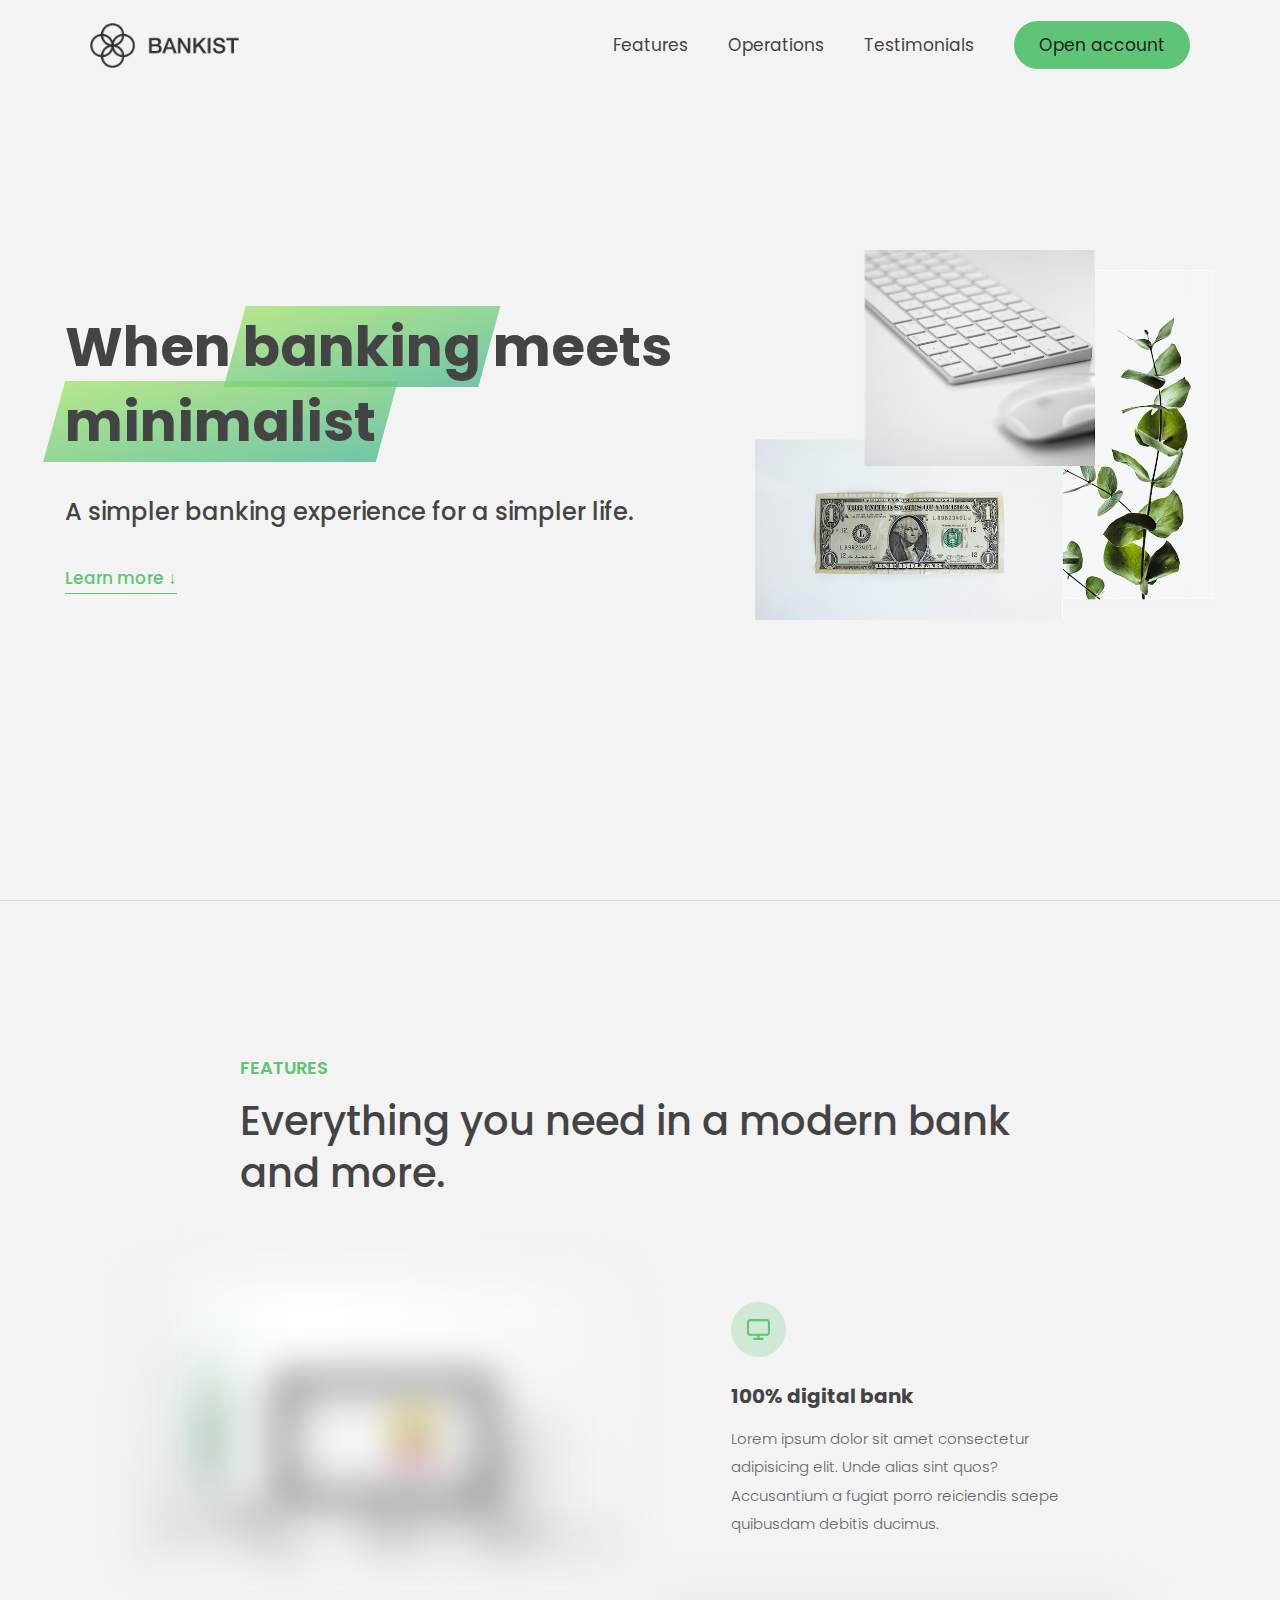
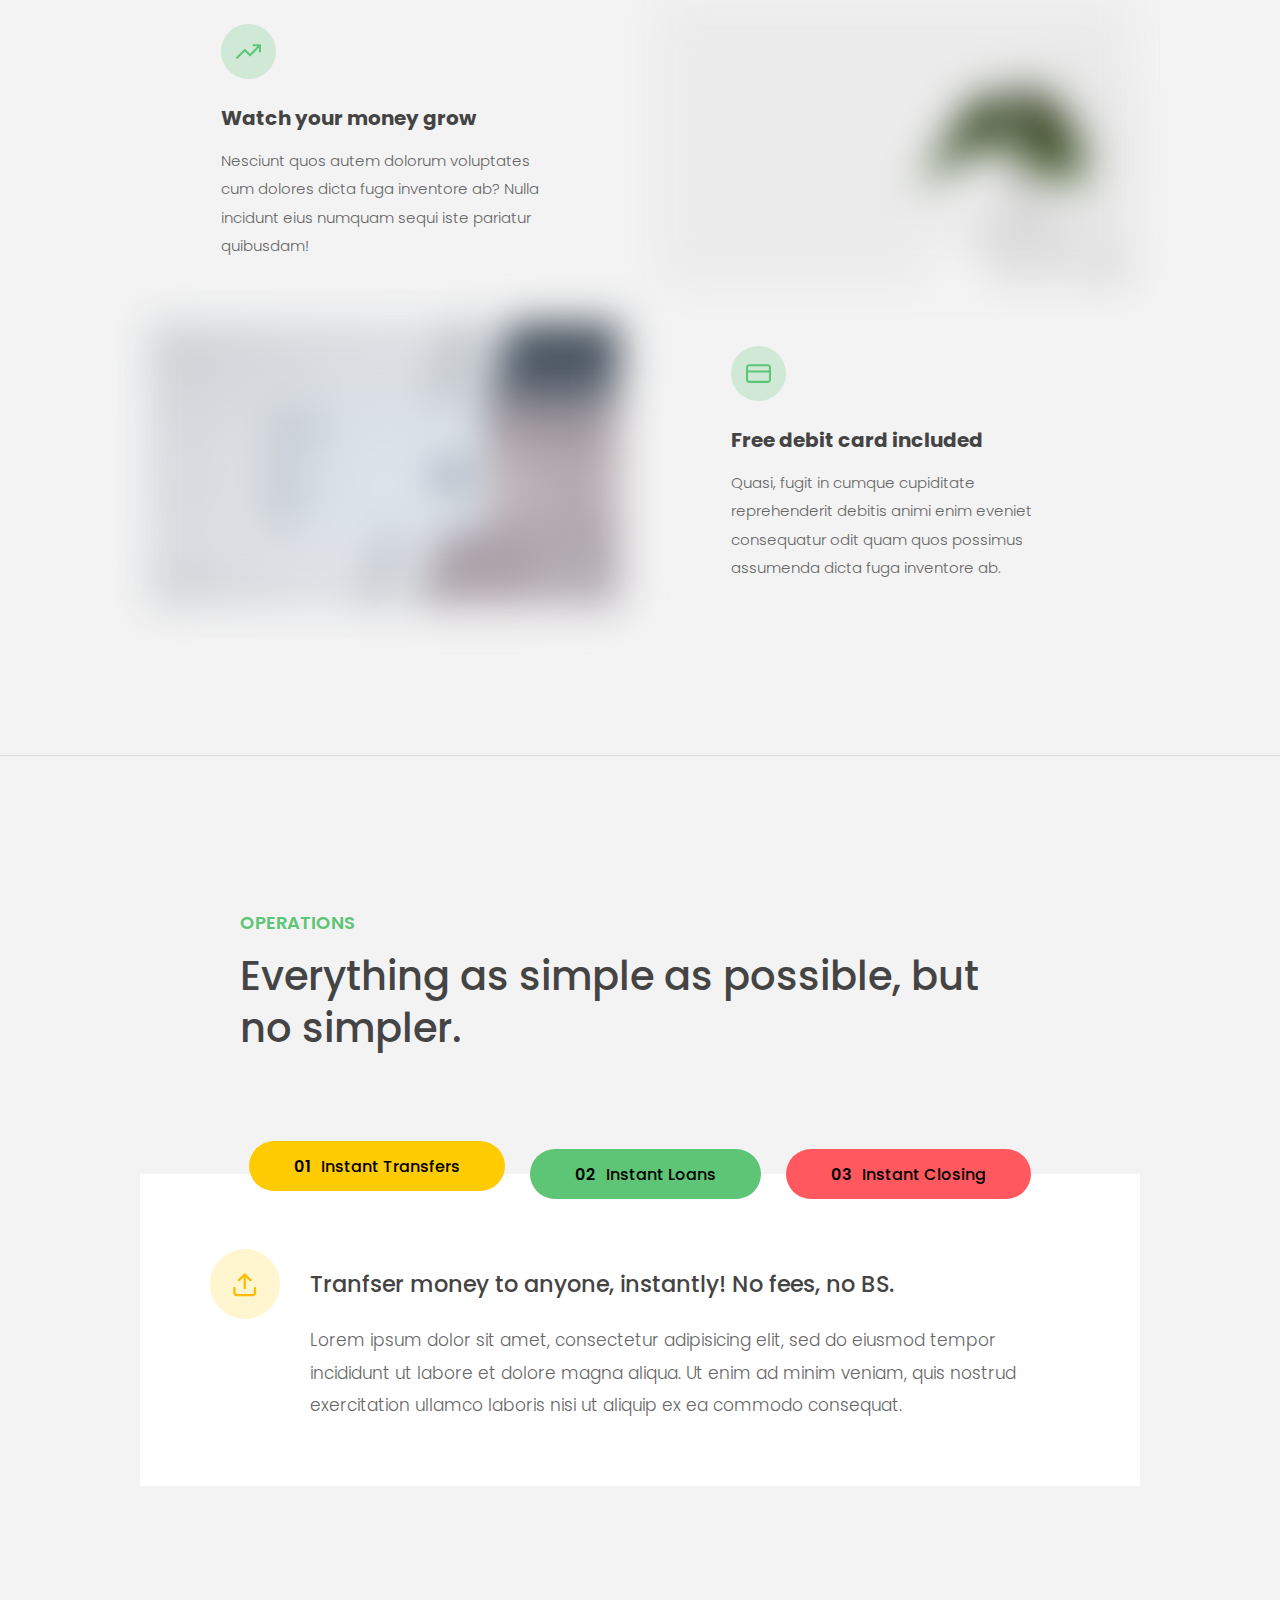
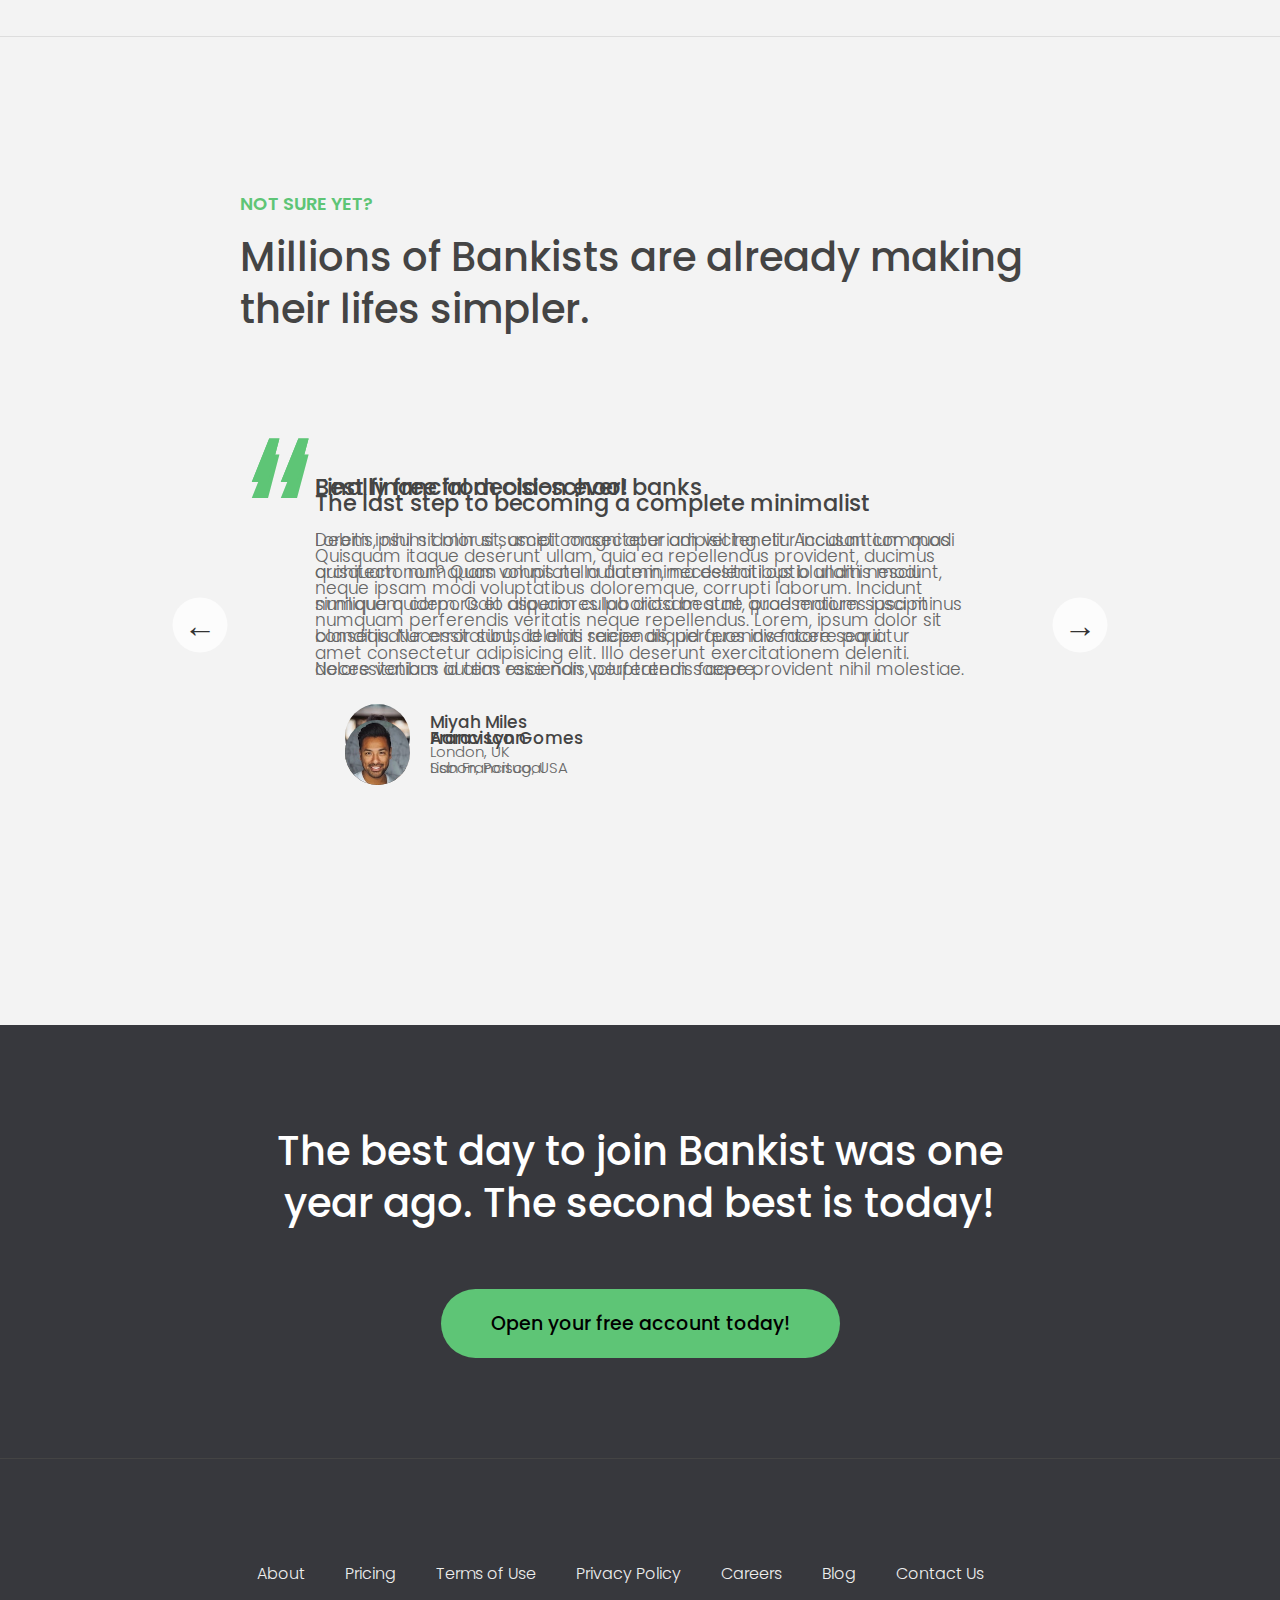
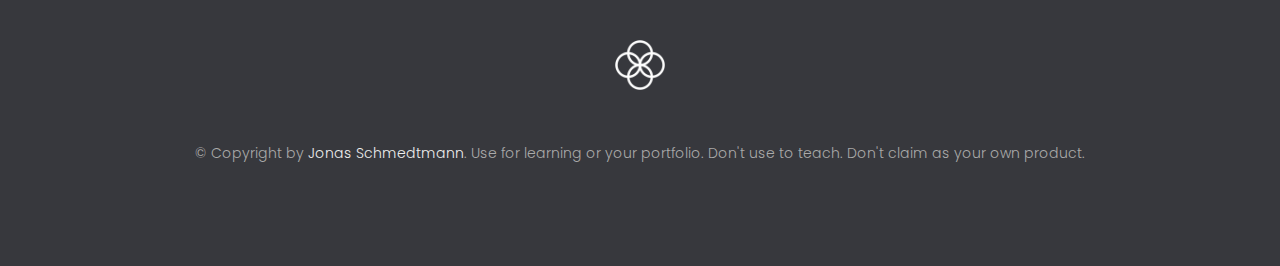
==== 13-Advanced-DOM-Bankist/starter/index.html @ e21fe476 "first download" ====
<!DOCTYPE html>
<html lang="en">
  <head>
    <meta charset="UTF-8" />
    <meta name="viewport" content="width=device-width, initial-scale=1.0" />
    <meta http-equiv="X-UA-Compatible" content="ie=edge" />
    <link rel="shortcut icon" type="image/png" href="img/icon.png" />

    <link
      href="https://fonts.googleapis.com/css?family=Poppins:300,400,500,600&display=swap"
      rel="stylesheet"
    />
    <link rel="stylesheet" href="style.css" />
    <title>Bankist | When Banking meets Minimalist</title>
  </head>
  <body>
    <header class="header">
      <nav class="nav">
        <img
          src="img/logo.png"
          alt="Bankist logo"
          class="nav__logo"
          id="logo"
        />
        <ul class="nav__links">
          <li class="nav__item">
            <a class="nav__link" href="#section--1">Features</a>
          </li>
          <li class="nav__item">
            <a class="nav__link" href="#section--2">Operations</a>
          </li>
          <li class="nav__item">
            <a class="nav__link" href="#section--3">Testimonials</a>
          </li>
          <li class="nav__item">
            <a class="nav__link nav__link--btn btn--show-modal" href="#"
              >Open account</a
            >
          </li>
        </ul>
      </nav>

      <div class="header__title">
        <h1>
          When
          <!-- Green highlight effect -->
          <span class="highlight">banking</span>
          meets<br />
          <span class="highlight">minimalist</span>
        </h1>
        <h4>A simpler banking experience for a simpler life.</h4>
        <button class="btn--text btn--scroll-to">Learn more &DownArrow;</button>
        <img
          src="img/hero.png"
          class="header__img"
          alt="Minimalist bank items"
        />
      </div>
    </header>

    <section class="section" id="section--1">
      <div class="section__title">
        <h2 class="section__description">Features</h2>
        <h3 class="section__header">
          Everything you need in a modern bank and more.
        </h3>
      </div>

      <div class="features">
        <img
          src="img/digital-lazy.jpg"
          data-src="img/digital.jpg"
          alt="Computer"
          class="features__img lazy-img"
        />
        <div class="features__feature">
          <div class="features__icon">
            <svg>
              <use xlink:href="img/icons.svg#icon-monitor"></use>
            </svg>
          </div>
          <h5 class="features__header">100% digital bank</h5>
          <p>
            Lorem ipsum dolor sit amet consectetur adipisicing elit. Unde alias
            sint quos? Accusantium a fugiat porro reiciendis saepe quibusdam
            debitis ducimus.
          </p>
        </div>

        <div class="features__feature">
          <div class="features__icon">
            <svg>
              <use xlink:href="img/icons.svg#icon-trending-up"></use>
            </svg>
          </div>
          <h5 class="features__header">Watch your money grow</h5>
          <p>
            Nesciunt quos autem dolorum voluptates cum dolores dicta fuga
            inventore ab? Nulla incidunt eius numquam sequi iste pariatur
            quibusdam!
          </p>
        </div>
        <img
          src="img/grow-lazy.jpg"
          data-src="img/grow.jpg"
          alt="Plant"
          class="features__img lazy-img"
        />

        <img
          src="img/card-lazy.jpg"
          data-src="img/card.jpg"
          alt="Credit card"
          class="features__img lazy-img"
        />
        <div class="features__feature">
          <div class="features__icon">
            <svg>
              <use xlink:href="img/icons.svg#icon-credit-card"></use>
            </svg>
          </div>
          <h5 class="features__header">Free debit card included</h5>
          <p>
            Quasi, fugit in cumque cupiditate reprehenderit debitis animi enim
            eveniet consequatur odit quam quos possimus assumenda dicta fuga
            inventore ab.
          </p>
        </div>
      </div>
    </section>

    <section class="section" id="section--2">
      <div class="section__title">
        <h2 class="section__description">Operations</h2>
        <h3 class="section__header">
          Everything as simple as possible, but no simpler.
        </h3>
      </div>

      <div class="operations">
        <div class="operations__tab-container">
          <button
            class="btn operations__tab operations__tab--1 operations__tab--active"
            data-tab="1"
          >
            <span>01</span>Instant Transfers
          </button>
          <button class="btn operations__tab operations__tab--2" data-tab="2">
            <span>02</span>Instant Loans
          </button>
          <button class="btn operations__tab operations__tab--3" data-tab="3">
            <span>03</span>Instant Closing
          </button>
        </div>
        <div
          class="operations__content operations__content--1 operations__content--active"
        >
          <div class="operations__icon operations__icon--1">
            <svg>
              <use xlink:href="img/icons.svg#icon-upload"></use>
            </svg>
          </div>
          <h5 class="operations__header">
            Tranfser money to anyone, instantly! No fees, no BS.
          </h5>
          <p>
            Lorem ipsum dolor sit amet, consectetur adipisicing elit, sed do
            eiusmod tempor incididunt ut labore et dolore magna aliqua. Ut enim
            ad minim veniam, quis nostrud exercitation ullamco laboris nisi ut
            aliquip ex ea commodo consequat.
          </p>
        </div>

        <div class="operations__content operations__content--2">
          <div class="operations__icon operations__icon--2">
            <svg>
              <use xlink:href="img/icons.svg#icon-home"></use>
            </svg>
          </div>
          <h5 class="operations__header">
            Buy a home or make your dreams come true, with instant loans.
          </h5>
          <p>
            Duis aute irure dolor in reprehenderit in voluptate velit esse
            cillum dolore eu fugiat nulla pariatur. Excepteur sint occaecat
            cupidatat non proident, sunt in culpa qui officia deserunt mollit
            anim id est laborum.
          </p>
        </div>
        <div class="operations__content operations__content--3">
          <div class="operations__icon operations__icon--3">
            <svg>
              <use xlink:href="img/icons.svg#icon-user-x"></use>
            </svg>
          </div>
          <h5 class="operations__header">
            No longer need your account? No problem! Close it instantly.
          </h5>
          <p>
            Excepteur sint occaecat cupidatat non proident, sunt in culpa qui
            officia deserunt mollit anim id est laborum. Ut enim ad minim
            veniam, quis nostrud exercitation ullamco laboris nisi ut aliquip ex
            ea commodo consequat.
          </p>
        </div>
      </div>
    </section>

    <section class="section" id="section--3">
      <div class="section__title section__title--testimonials">
        <h2 class="section__description">Not sure yet?</h2>
        <h3 class="section__header">
          Millions of Bankists are already making their lifes simpler.
        </h3>
      </div>

      <div class="slider">
        <div class="slide slide--1">
          <div class="testimonial">
            <h5 class="testimonial__header">Best financial decision ever!</h5>
            <blockquote class="testimonial__text">
              Lorem ipsum dolor sit, amet consectetur adipisicing elit.
              Accusantium quas quisquam non? Quas voluptate nulla minima
              deleniti optio ullam nesciunt, numquam corporis et asperiores
              laboriosam sunt, praesentium suscipit blanditiis. Necessitatibus
              id alias reiciendis, perferendis facere pariatur dolore veniam
              autem esse non voluptatem saepe provident nihil molestiae.
            </blockquote>
            <address class="testimonial__author">
              <img src="img/user-1.jpg" alt="" class="testimonial__photo" />
              <h6 class="testimonial__name">Aarav Lynn</h6>
              <p class="testimonial__location">San Francisco, USA</p>
            </address>
          </div>
        </div>

        <div class="slide slide--2">
          <div class="testimonial">
            <h5 class="testimonial__header">
              The last step to becoming a complete minimalist
            </h5>
            <blockquote class="testimonial__text">
              Quisquam itaque deserunt ullam, quia ea repellendus provident,
              ducimus neque ipsam modi voluptatibus doloremque, corrupti
              laborum. Incidunt numquam perferendis veritatis neque repellendus.
              Lorem, ipsum dolor sit amet consectetur adipisicing elit. Illo
              deserunt exercitationem deleniti.
            </blockquote>
            <address class="testimonial__author">
              <img src="img/user-2.jpg" alt="" class="testimonial__photo" />
              <h6 class="testimonial__name">Miyah Miles</h6>
              <p class="testimonial__location">London, UK</p>
            </address>
          </div>
        </div>

        <div class="slide slide--3">
          <div class="testimonial">
            <h5 class="testimonial__header">
              Finally free from old-school banks
            </h5>
            <blockquote class="testimonial__text">
              Debitis, nihil sit minus suscipit magni aperiam vel tenetur
              incidunt commodi architecto numquam omnis nulla autem,
              necessitatibus blanditiis modi similique quidem. Odio aliquam
              culpa dicta beatae quod maiores ipsa minus consequatur error sunt,
              deleniti saepe aliquid quos inventore sequi. Necessitatibus id
              alias reiciendis, perferendis facere.
            </blockquote>
            <address class="testimonial__author">
              <img src="img/user-3.jpg" alt="" class="testimonial__photo" />
              <h6 class="testimonial__name">Francisco Gomes</h6>
              <p class="testimonial__location">Lisbon, Portugal</p>
            </address>
          </div>
        </div>

        <!-- <div class="slide"><img src="img/img-1.jpg" alt="Photo 1" /></div>
        <div class="slide"><img src="img/img-2.jpg" alt="Photo 2" /></div>
        <div class="slide"><img src="img/img-3.jpg" alt="Photo 3" /></div>
        <div class="slide"><img src="img/img-4.jpg" alt="Photo 4" /></div> -->
        <button class="slider__btn slider__btn--left">&larr;</button>
        <button class="slider__btn slider__btn--right">&rarr;</button>
        <div class="dots"></div>
      </div>
    </section>

    <section class="section section--sign-up">
      <div class="section__title">
        <h3 class="section__header">
          The best day to join Bankist was one year ago. The second best is
          today!
        </h3>
      </div>
      <button class="btn btn--show-modal">Open your free account today!</button>
    </section>

    <footer class="footer">
      <ul class="footer__nav">
        <li class="footer__item">
          <a class="footer__link" href="#">About</a>
        </li>
        <li class="footer__item">
          <a class="footer__link" href="#">Pricing</a>
        </li>
        <li class="footer__item">
          <a class="footer__link" href="#">Terms of Use</a>
        </li>
        <li class="footer__item">
          <a class="footer__link" href="#">Privacy Policy</a>
        </li>
        <li class="footer__item">
          <a class="footer__link" href="#">Careers</a>
        </li>
        <li class="footer__item">
          <a class="footer__link" href="#">Blog</a>
        </li>
        <li class="footer__item">
          <a class="footer__link" href="#">Contact Us</a>
        </li>
      </ul>
      <img src="img/icon.png" alt="Logo" class="footer__logo" />
      <p class="footer__copyright">
        &copy; Copyright by
        <a
          class="footer__link twitter-link"
          target="_blank"
          href="https://twitter.com/jonasschmedtman"
          >Jonas Schmedtmann</a
        >. Use for learning or your portfolio. Don't use to teach. Don't claim
        as your own product.
      </p>
    </footer>

    <div class="modal hidden">
      <button class="btn--close-modal">&times;</button>
      <h2 class="modal__header">
        Open your bank account <br />
        in just <span class="highlight">5 minutes</span>
      </h2>
      <form class="modal__form">
        <label>First Name</label>
        <input type="text" />
        <label>Last Name</label>
        <input type="text" />
        <label>Email Address</label>
        <input type="email" />
        <button class="btn">Next step &rarr;</button>
      </form>
    </div>
    <div class="overlay hidden"></div>

    <script src="script.js"></script>
  </body>
</html>
---- 13-Advanced-DOM-Bankist/starter/style.css ----
/* The page is NOT responsive. You can implement responsiveness yourself if you wanna have some fun 😃 */

:root {
  --color-primary: #5ec576;
  --color-secondary: #ffcb03;
  --color-tertiary: #ff585f;
  --color-primary-darker: #4bbb7d;
  --color-secondary-darker: #ffbb00;
  --color-tertiary-darker: #fd424b;
  --color-primary-opacity: #5ec5763a;
  --color-secondary-opacity: #ffcd0331;
  --color-tertiary-opacity: #ff58602d;
  --gradient-primary: linear-gradient(to top left, #39b385, #9be15d);
  --gradient-secondary: linear-gradient(to top left, #ffb003, #ffcb03);
}

* {
  margin: 0;
  padding: 0;
  box-sizing: inherit;
}

html {
  font-size: 62.5%;
  box-sizing: border-box;
}

body {
  font-family: 'Poppins', sans-serif;
  font-weight: 300;
  color: #444;
  line-height: 1.9;
  background-color: #f3f3f3;
}

/* GENERAL ELEMENTS */
.section {
  padding: 15rem 3rem;
  border-top: 1px solid #ddd;

  transition: transform 1s, opacity 1s;
}

.section--hidden {
  opacity: 0;
  transform: translateY(8rem);
}

.section__title {
  max-width: 80rem;
  margin: 0 auto 8rem auto;
}

.section__description {
  font-size: 1.8rem;
  font-weight: 600;
  text-transform: uppercase;
  color: var(--color-primary);
  margin-bottom: 1rem;
}

.section__header {
  font-size: 4rem;
  line-height: 1.3;
  font-weight: 500;
}

.btn {
  display: inline-block;
  background-color: var(--color-primary);
  font-size: 1.6rem;
  font-family: inherit;
  font-weight: 500;
  border: none;
  padding: 1.25rem 4.5rem;
  border-radius: 10rem;
  cursor: pointer;
  transition: all 0.3s;
}

.btn:hover {
  background-color: var(--color-primary-darker);
}

.btn--text {
  display: inline-block;
  background: none;
  font-size: 1.7rem;
  font-family: inherit;
  font-weight: 500;
  color: var(--color-primary);
  border: none;
  border-bottom: 1px solid currentColor;
  padding-bottom: 2px;
  cursor: pointer;
  transition: all 0.3s;
}

p {
  color: #666;
}

/* This is BAD for accessibility! Don't do in the real world! */
button:focus {
  outline: none;
}

img {
  transition: filter 0.5s;
}

.lazy-img {
  filter: blur(20px);
}

/* NAVIGATION */
.nav {
  display: flex;
  justify-content: space-between;
  align-items: center;
  height: 9rem;
  width: 100%;
  padding: 0 6rem;
  z-index: 100;
}

/* nav and stickly class at the same time */
.nav.sticky {
  position: fixed;
  background-color: rgba(255, 255, 255, 0.95);
}

.nav__logo {
  height: 4.5rem;
  transition: all 0.3s;
}

.nav__links {
  display: flex;
  align-items: center;
  list-style: none;
}

.nav__item {
  margin-left: 4rem;
}

.nav__link:link,
.nav__link:visited {
  font-size: 1.7rem;
  font-weight: 400;
  color: inherit;
  text-decoration: none;
  display: block;
  transition: all 0.3s;
}

.nav__link--btn:link,
.nav__link--btn:visited {
  padding: 0.8rem 2.5rem;
  border-radius: 3rem;
  background-color: var(--color-primary);
  color: #222;
}

.nav__link--btn:hover,
.nav__link--btn:active {
  color: inherit;
  background-color: var(--color-primary-darker);
  color: #333;
}

/* HEADER */
.header {
  padding: 0 3rem;
  height: 100vh;
  display: flex;
  flex-direction: column;
  align-items: center;
}

.header__title {
  flex: 1;

  max-width: 115rem;
  display: grid;
  grid-template-columns: 3fr 2fr;
  row-gap: 3rem;
  align-content: center;
  justify-content: center;

  align-items: start;
  justify-items: start;
}

h1 {
  font-size: 5.5rem;
  line-height: 1.35;
}

h4 {
  font-size: 2.4rem;
  font-weight: 500;
}

.header__img {
  width: 100%;
  grid-column: 2 / 3;
  grid-row: 1 / span 4;
  transform: translateY(-6rem);
}

.highlight {
  position: relative;
}

.highlight::after {
  display: block;
  content: '';
  position: absolute;
  bottom: 0;
  left: 0;
  height: 100%;
  width: 100%;
  z-index: -1;
  opacity: 0.7;
  transform: scale(1.07, 1.05) skewX(-15deg);
  background-image: var(--gradient-primary);
}

/* FEATURES */
.features {
  display: grid;
  grid-template-columns: 1fr 1fr;
  gap: 4rem;
  margin: 0 12rem;
}

.features__img {
  width: 100%;
}

.features__feature {
  align-self: center;
  justify-self: center;
  width: 70%;
  font-size: 1.5rem;
}

.features__icon {
  display: flex;
  align-items: center;
  justify-content: center;
  background-color: var(--color-primary-opacity);
  height: 5.5rem;
  width: 5.5rem;
  border-radius: 50%;
  margin-bottom: 2rem;
}

.features__icon svg {
  height: 2.5rem;
  width: 2.5rem;
  fill: var(--color-primary);
}

.features__header {
  font-size: 2rem;
  margin-bottom: 1rem;
}

/* OPERATIONS */
.operations {
  max-width: 100rem;
  margin: 12rem auto 0 auto;

  background-color: #fff;
}

.operations__tab-container {
  display: flex;
  justify-content: center;
}

.operations__tab {
  margin-right: 2.5rem;
  transform: translateY(-50%);
}

.operations__tab span {
  margin-right: 1rem;
  font-weight: 600;
  display: inline-block;
}

.operations__tab--1 {
  background-color: var(--color-secondary);
}

.operations__tab--1:hover {
  background-color: var(--color-secondary-darker);
}

.operations__tab--3 {
  background-color: var(--color-tertiary);
  margin: 0;
}

.operations__tab--3:hover {
  background-color: var(--color-tertiary-darker);
}

.operations__tab--active {
  transform: translateY(-66%);
}

.operations__content {
  display: none;

  /* JUST PRESENTATIONAL */
  font-size: 1.7rem;
  padding: 2.5rem 7rem 6.5rem 7rem;
}

.operations__content--active {
  display: grid;
  grid-template-columns: 7rem 1fr;
  column-gap: 3rem;
  row-gap: 0.5rem;
}

.operations__header {
  font-size: 2.25rem;
  font-weight: 500;
  align-self: center;
}

.operations__icon {
  display: flex;
  align-items: center;
  justify-content: center;
  height: 7rem;
  width: 7rem;
  border-radius: 50%;
}

.operations__icon svg {
  height: 2.75rem;
  width: 2.75rem;
}

.operations__content p {
  grid-column: 2;
}

.operations__icon--1 {
  background-color: var(--color-secondary-opacity);
}
.operations__icon--2 {
  background-color: var(--color-primary-opacity);
}
.operations__icon--3 {
  background-color: var(--color-tertiary-opacity);
}
.operations__icon--1 svg {
  fill: var(--color-secondary-darker);
}
.operations__icon--2 svg {
  fill: var(--color-primary);
}
.operations__icon--3 svg {
  fill: var(--color-tertiary);
}

/* SLIDER */
.slider {
  max-width: 100rem;
  height: 50rem;
  margin: 0 auto;
  position: relative;

  /* IN THE END */
  overflow: hidden;
}

.slide {
  position: absolute;
  top: 0;
  width: 100%;
  height: 50rem;

  display: flex;
  align-items: center;
  justify-content: center;

  /* THIS creates the animation! */
  transition: transform 1s;
}

.slide > img {
  /* Only for images that have different size than slide */
  width: 100%;
  height: 100%;
  object-fit: cover;
}

.slider__btn {
  position: absolute;
  top: 50%;
  z-index: 10;

  border: none;
  background: rgba(255, 255, 255, 0.7);
  font-family: inherit;
  color: #333;
  border-radius: 50%;
  height: 5.5rem;
  width: 5.5rem;
  font-size: 3.25rem;
  cursor: pointer;
}

.slider__btn--left {
  left: 6%;
  transform: translate(-50%, -50%);
}

.slider__btn--right {
  right: 6%;
  transform: translate(50%, -50%);
}

.dots {
  position: absolute;
  bottom: 5%;
  left: 50%;
  transform: translateX(-50%);
  display: flex;
}

.dots__dot {
  border: none;
  background-color: #b9b9b9;
  opacity: 0.7;
  height: 1rem;
  width: 1rem;
  border-radius: 50%;
  margin-right: 1.75rem;
  cursor: pointer;
  transition: all 0.5s;

  /* Only necessary when overlying images */
  /* box-shadow: 0 0.6rem 1.5rem rgba(0, 0, 0, 0.7); */
}

.dots__dot:last-child {
  margin: 0;
}

.dots__dot--active {
  /* background-color: #fff; */
  background-color: #888;
  opacity: 1;
}

/* TESTIMONIALS */
.testimonial {
  width: 65%;
  position: relative;
}

.testimonial::before {
  content: '\201C';
  position: absolute;
  top: -5.7rem;
  left: -6.8rem;
  line-height: 1;
  font-size: 20rem;
  font-family: inherit;
  color: var(--color-primary);
  z-index: -1;
}

.testimonial__header {
  font-size: 2.25rem;
  font-weight: 500;
  margin-bottom: 1.5rem;
}

.testimonial__text {
  font-size: 1.7rem;
  margin-bottom: 3.5rem;
  color: #666;
}

.testimonial__author {
  margin-left: 3rem;
  font-style: normal;

  display: grid;
  grid-template-columns: 6.5rem 1fr;
  column-gap: 2rem;
}

.testimonial__photo {
  grid-row: 1 / span 2;
  width: 6.5rem;
  border-radius: 50%;
}

.testimonial__name {
  font-size: 1.7rem;
  font-weight: 500;
  align-self: end;
  margin: 0;
}

.testimonial__location {
  font-size: 1.5rem;
}

.section__title--testimonials {
  margin-bottom: 4rem;
}

/* SIGNUP */
.section--sign-up {
  background-color: #37383d;
  border-top: none;
  border-bottom: 1px solid #444;
  text-align: center;
  padding: 10rem 3rem;
}

.section--sign-up .section__header {
  color: #fff;
  text-align: center;
}

.section--sign-up .section__title {
  margin-bottom: 6rem;
}

.section--sign-up .btn {
  font-size: 1.9rem;
  padding: 2rem 5rem;
}

/* FOOTER */
.footer {
  padding: 10rem 3rem;
  background-color: #37383d;
}

.footer__nav {
  list-style: none;
  display: flex;
  justify-content: center;
  margin-bottom: 5rem;
}

.footer__item {
  margin-right: 4rem;
}

.footer__link {
  font-size: 1.6rem;
  color: #eee;
  text-decoration: none;
}

.footer__logo {
  height: 5rem;
  display: block;
  margin: 0 auto;
  margin-bottom: 5rem;
}

.footer__copyright {
  font-size: 1.4rem;
  color: #aaa;
  text-align: center;
}

.footer__copyright .footer__link {
  font-size: 1.4rem;
}

/* MODAL WINDOW */
.modal {
  position: fixed;
  top: 50%;
  left: 50%;
  transform: translate(-50%, -50%);
  max-width: 60rem;
  background-color: #f3f3f3;
  padding: 5rem 6rem;
  box-shadow: 0 4rem 6rem rgba(0, 0, 0, 0.3);
  z-index: 1000;
  transition: all 0.5s;
}

.overlay {
  position: fixed;
  top: 0;
  left: 0;
  width: 100%;
  height: 100%;
  background-color: rgba(0, 0, 0, 0.5);
  backdrop-filter: blur(4px);
  z-index: 100;
  transition: all 0.5s;
}

.modal__header {
  font-size: 3.25rem;
  margin-bottom: 4.5rem;
  line-height: 1.5;
}

.modal__form {
  margin: 0 3rem;
  display: grid;
  grid-template-columns: 1fr 2fr;
  align-items: center;
  gap: 2.5rem;
}

.modal__form label {
  font-size: 1.7rem;
  font-weight: 500;
}

.modal__form input {
  font-size: 1.7rem;
  padding: 1rem 1.5rem;
  border: 1px solid #ddd;
  border-radius: 0.5rem;
}

.modal__form button {
  grid-column: 1 / span 2;
  justify-self: center;
  margin-top: 1rem;
}

.btn--close-modal {
  font-family: inherit;
  color: inherit;
  position: absolute;
  top: 0.5rem;
  right: 2rem;
  font-size: 4rem;
  cursor: pointer;
  border: none;
  background: none;
}

.hidden {
  visibility: hidden;
  opacity: 0;
}

/* COOKIE MESSAGE */
.cookie-message {
  display: flex;
  align-items: center;
  justify-content: space-evenly;
  width: 100%;
  background-color: white;
  color: #bbb;
  font-size: 1.5rem;
  font-weight: 400;
}
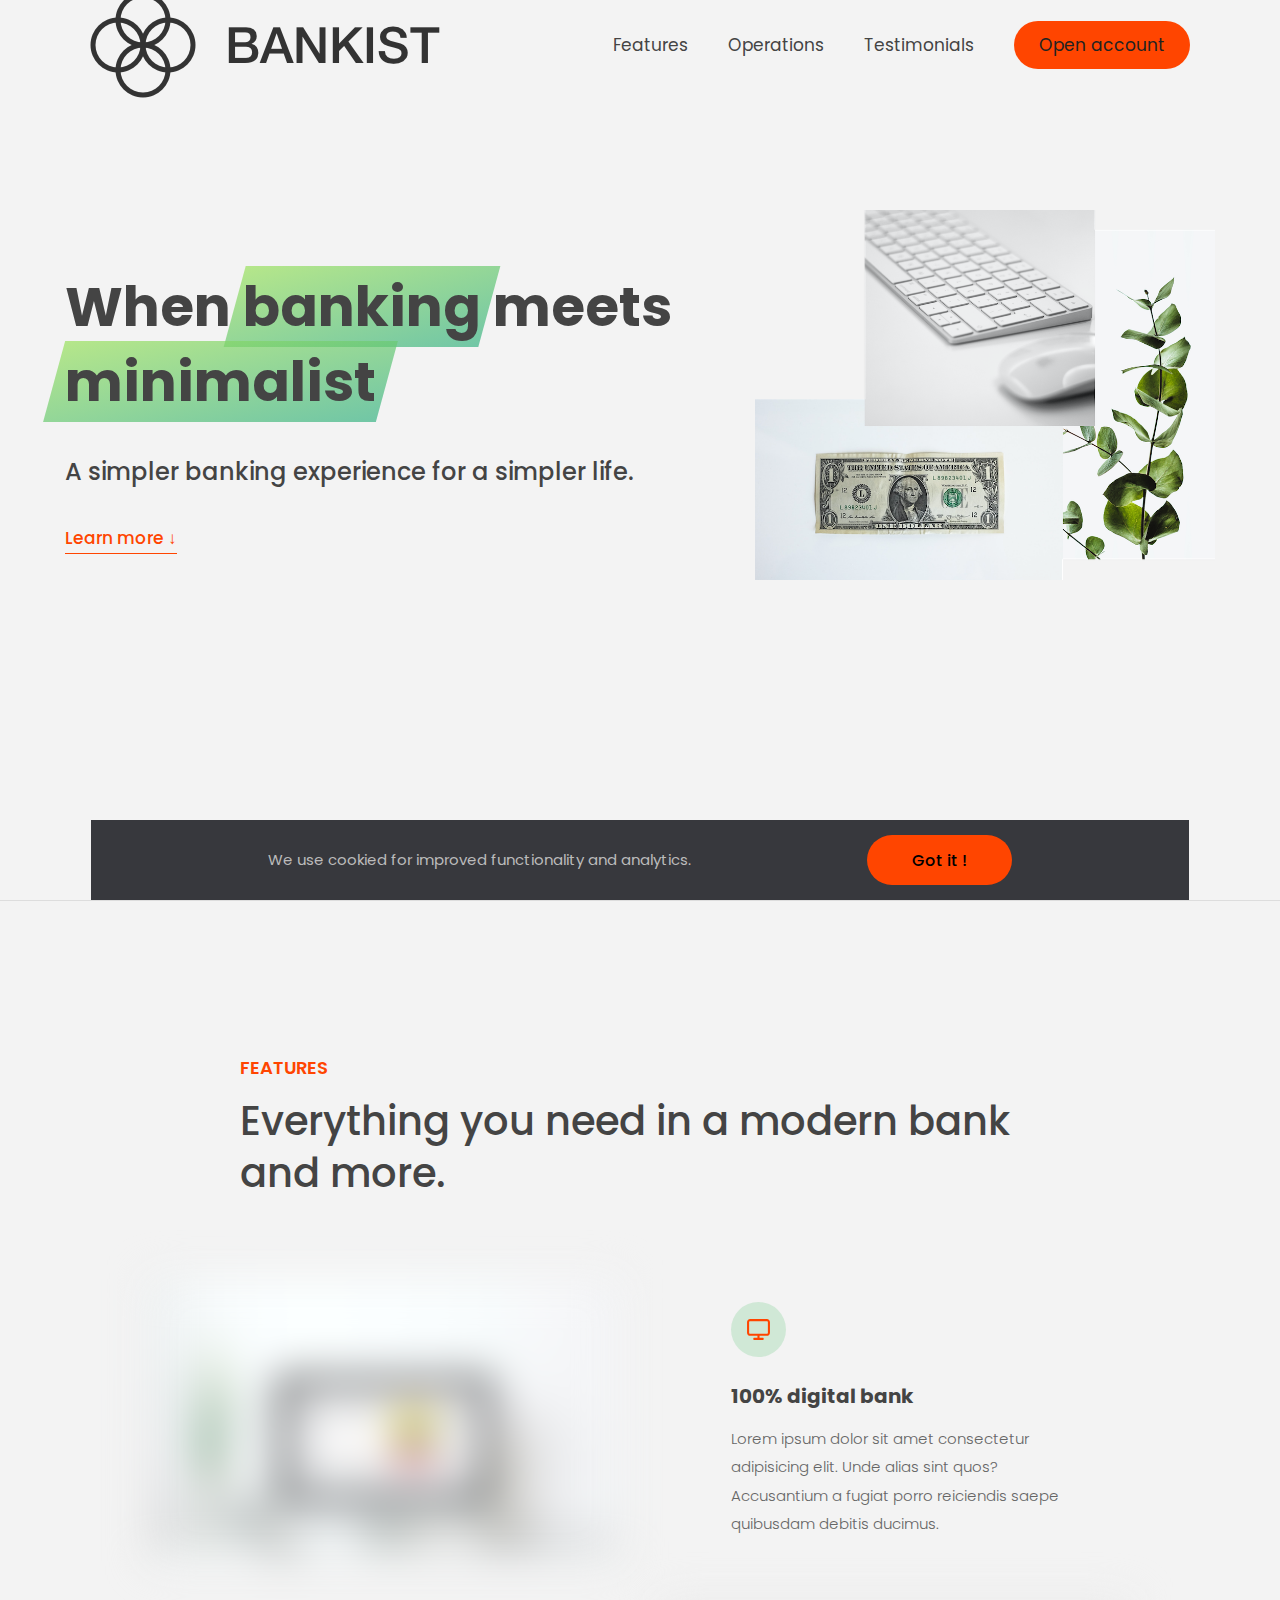
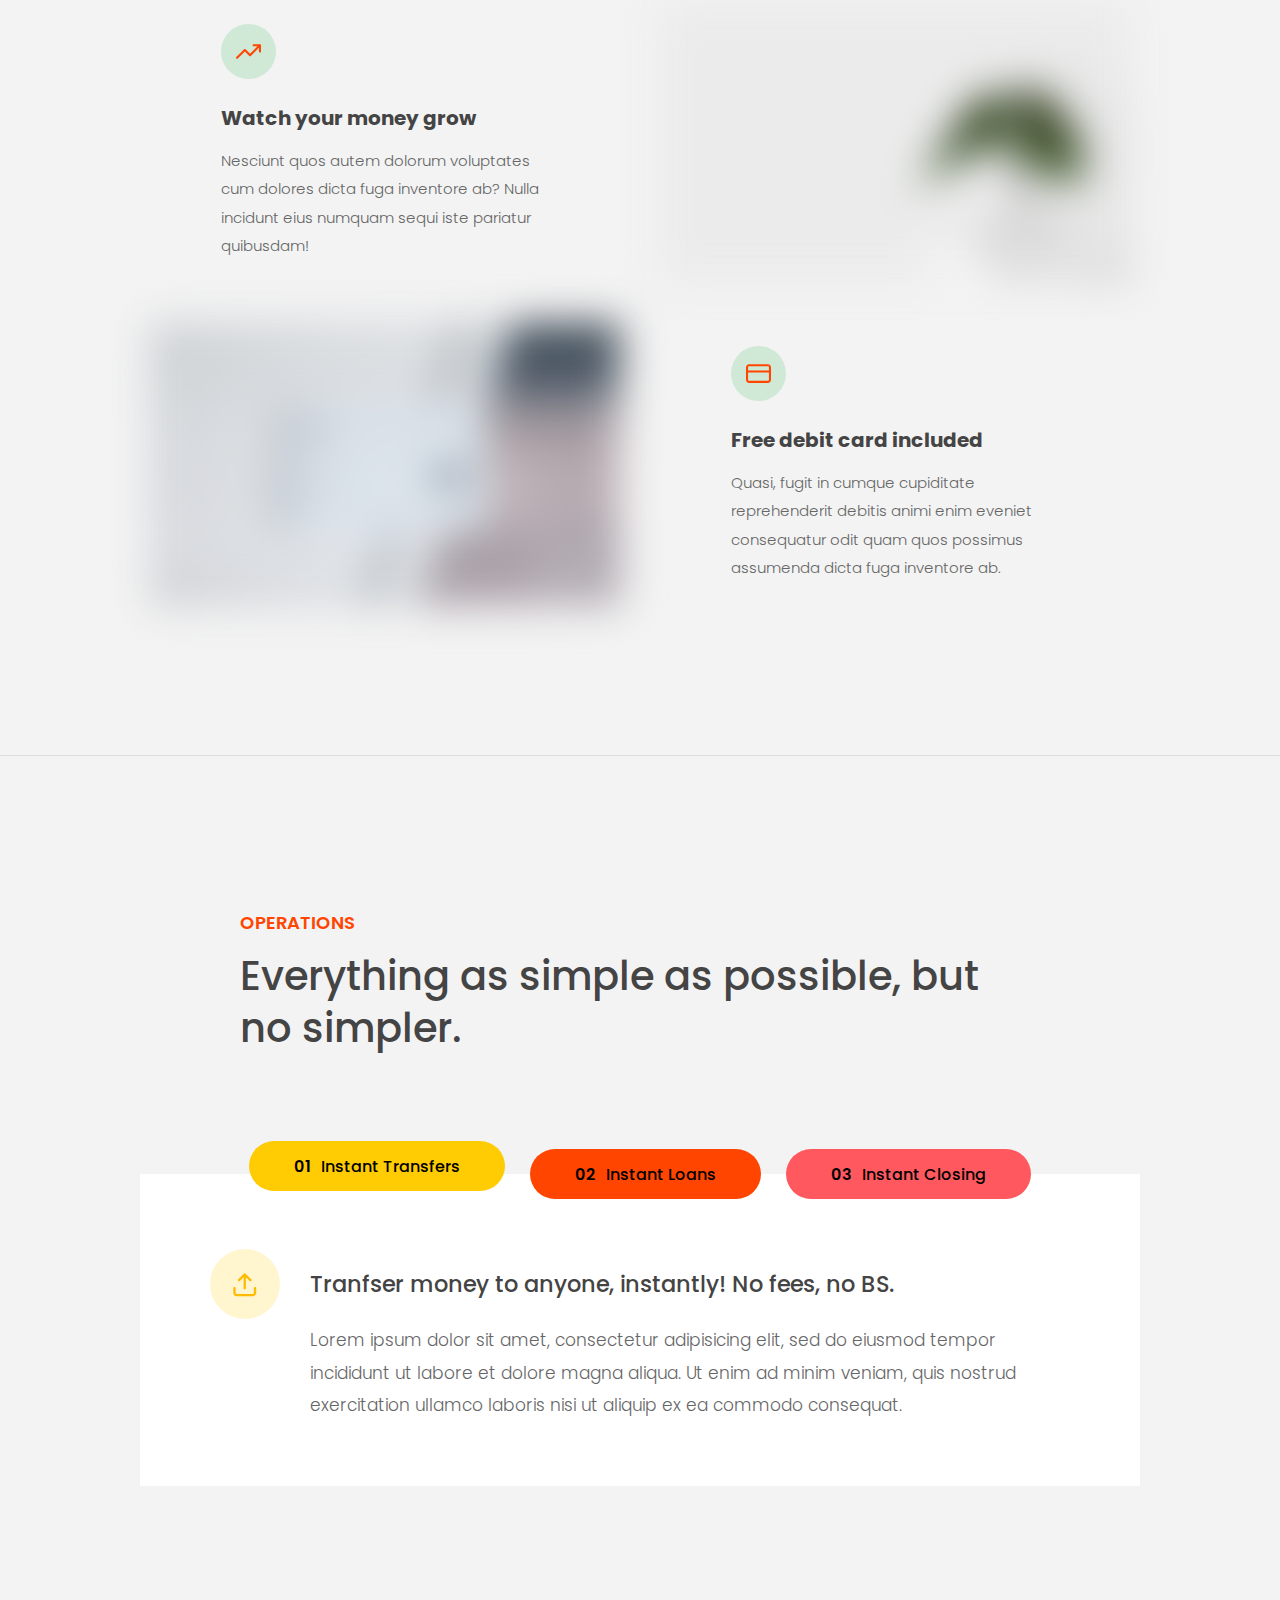
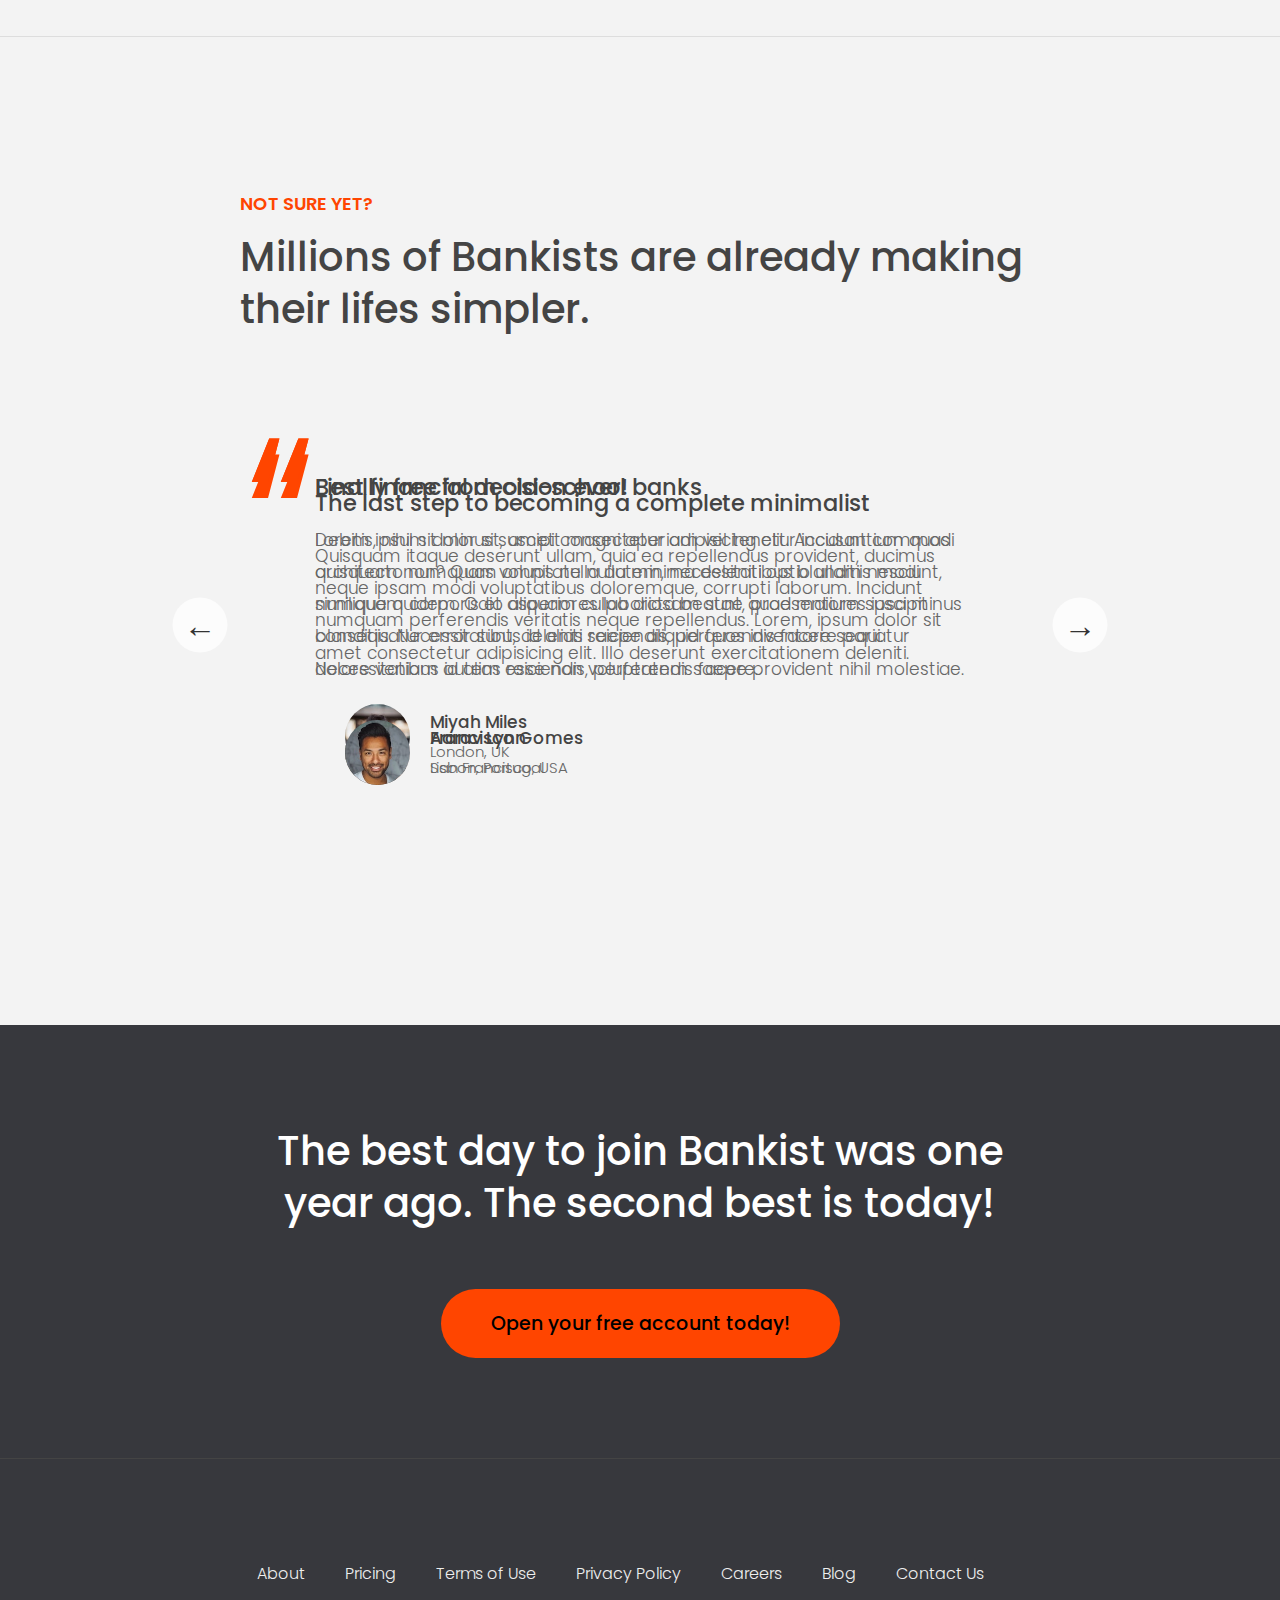
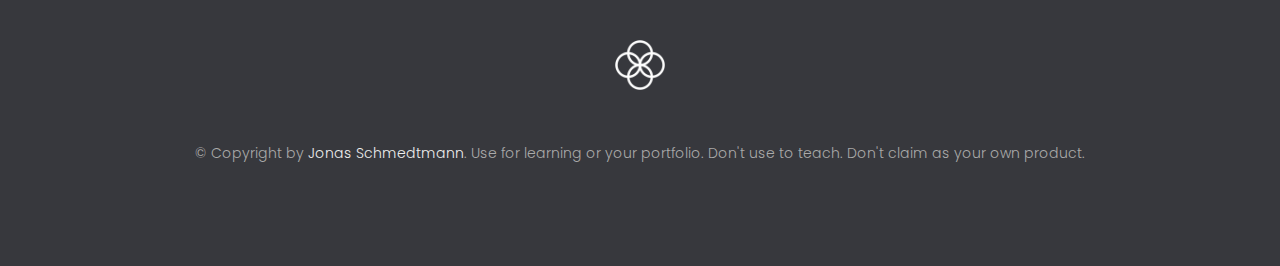
==== commit c25e71fe: "learning chapter 13" ====
--- a/13-Advanced-DOM-Bankist/starter/index.html
+++ b/13-Advanced-DOM-Bankist/starter/index.html
@@ -21,6 +21,8 @@
           alt="Bankist logo"
           class="nav__logo"
           id="logo"
+          designer="Jonas"
+          data-version-num="3.0"
         />
         <ul class="nav__links">
           <li class="nav__item">
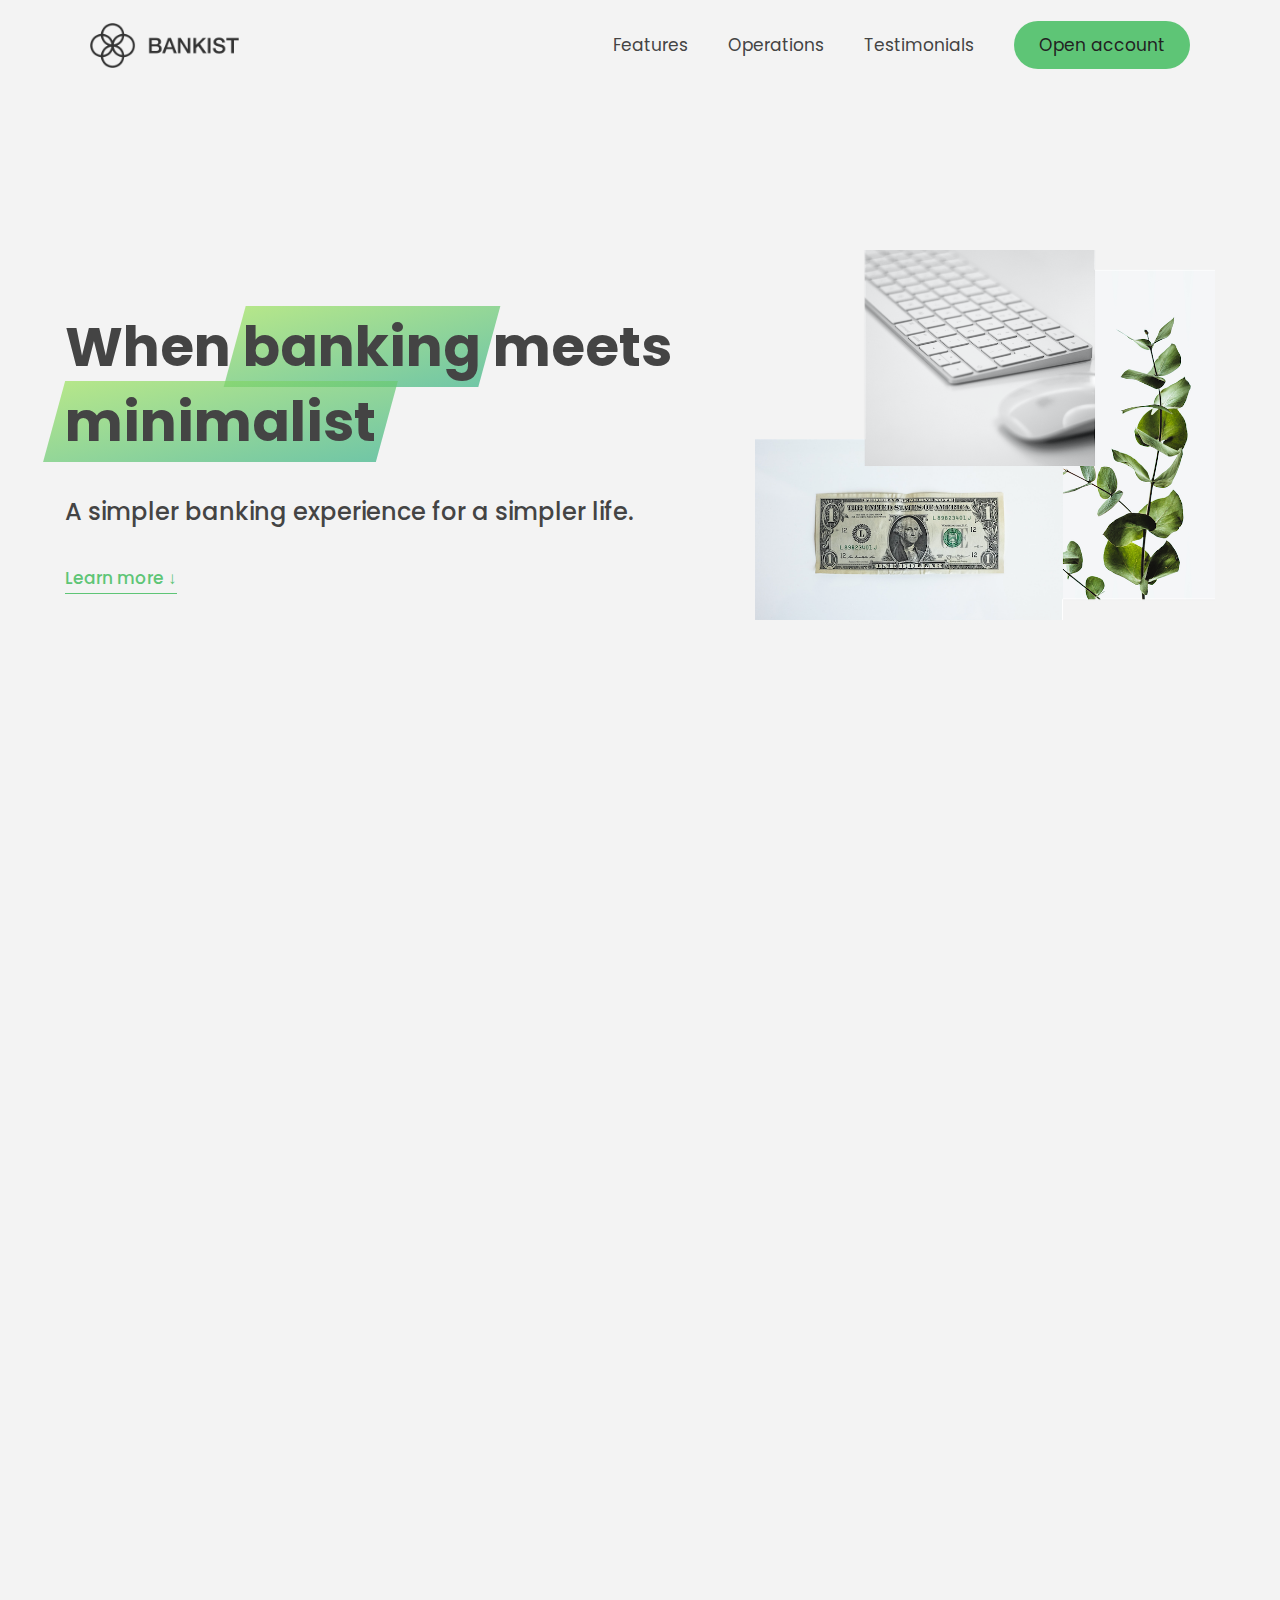
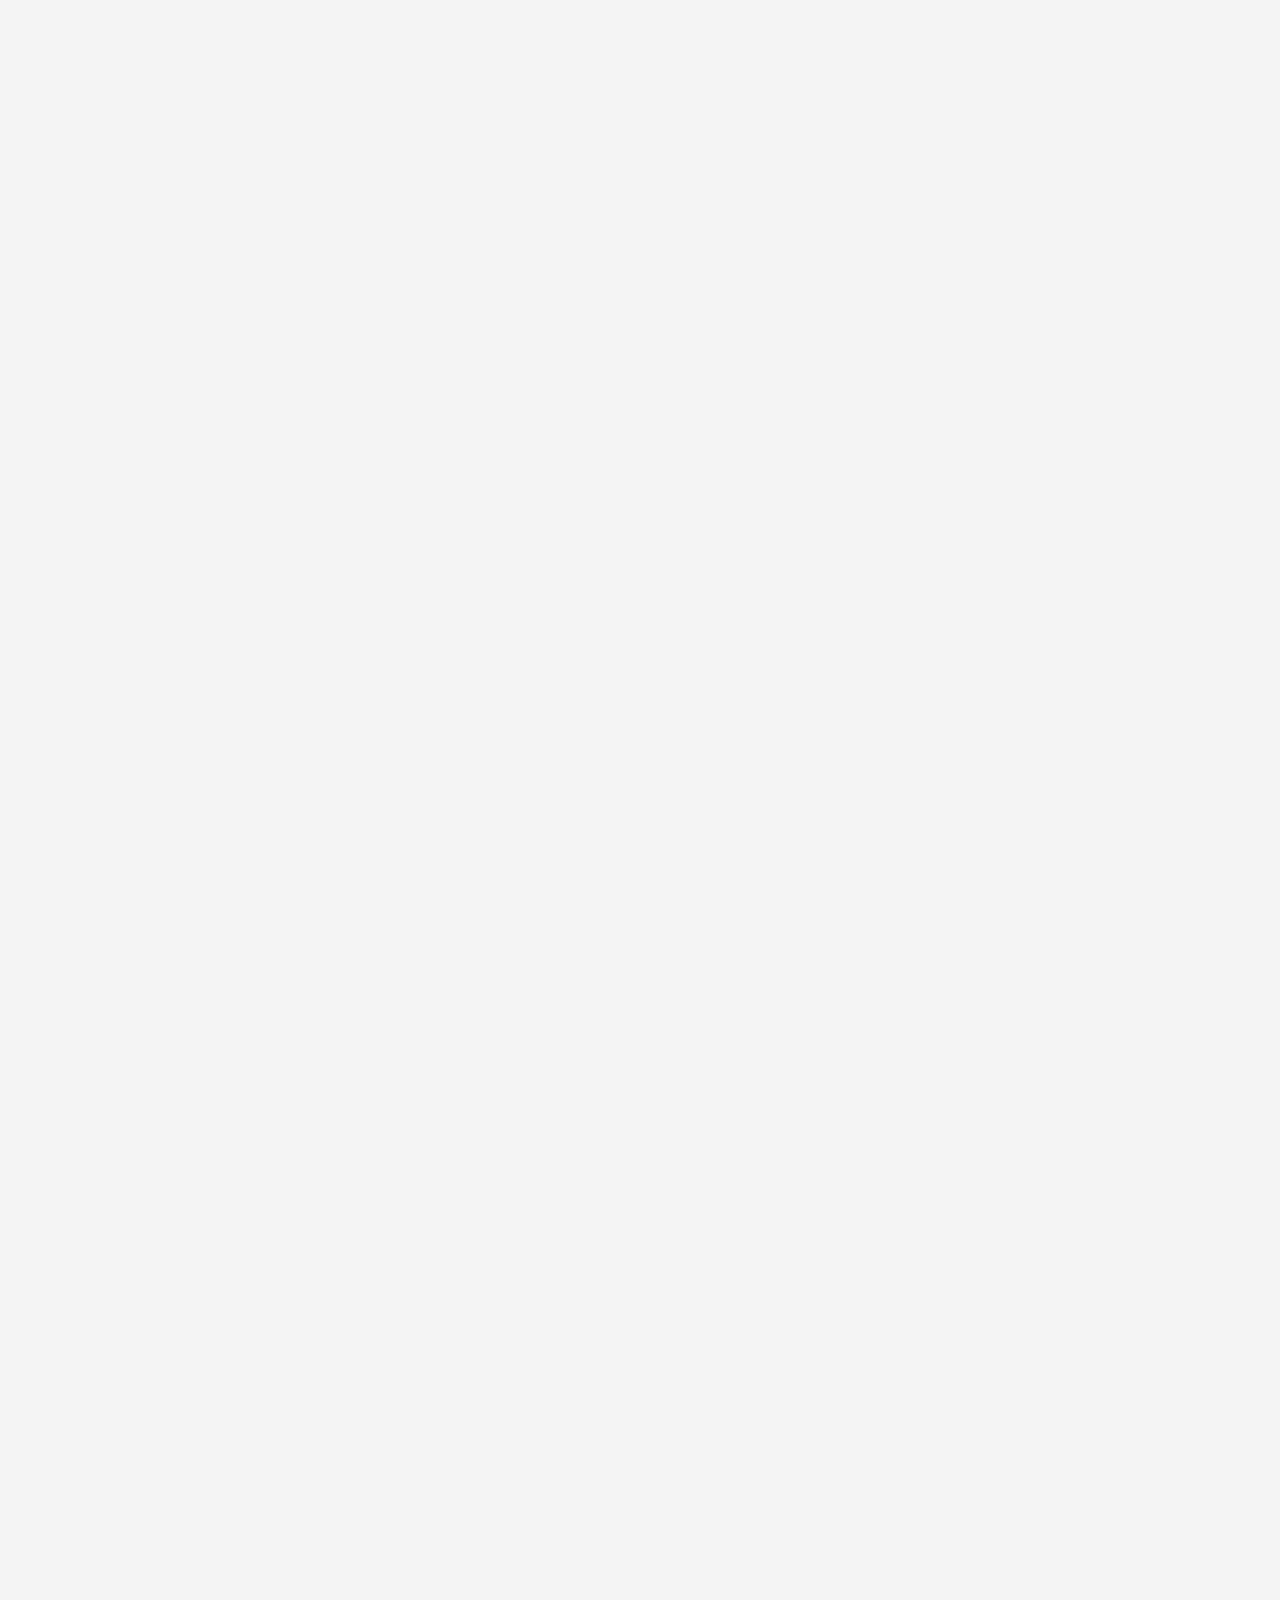
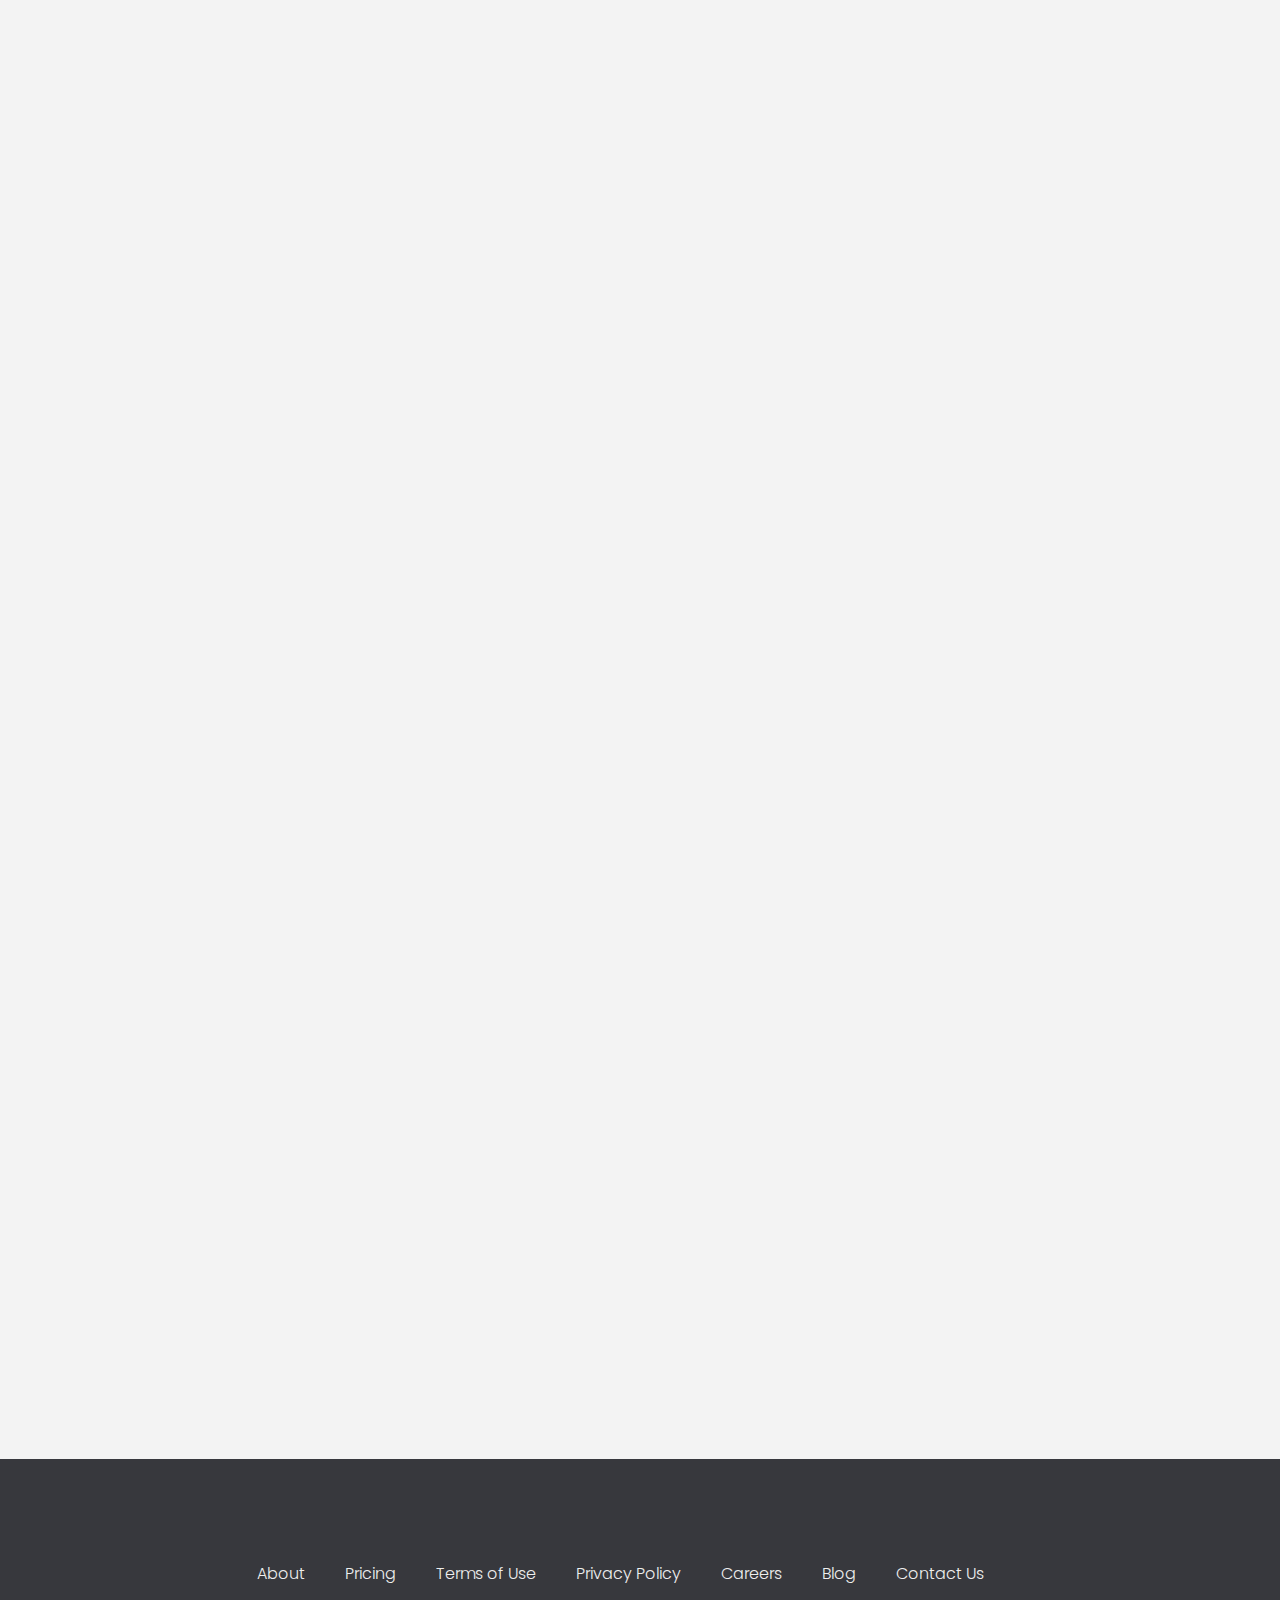
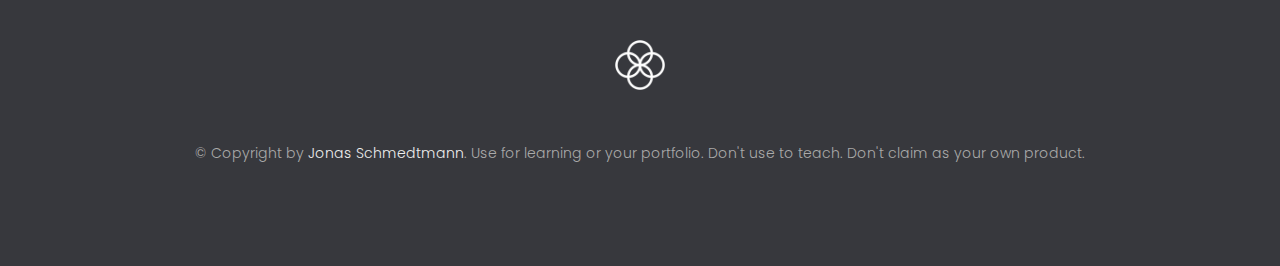
==== commit a0528ad0: "slider" ====
--- a/13-Advanced-DOM-Bankist/starter/index.html
+++ b/13-Advanced-DOM-Bankist/starter/index.html
@@ -217,6 +217,7 @@
       </div>
 
       <div class="slider">
+        <!--
         <div class="slide slide--1">
           <div class="testimonial">
             <h5 class="testimonial__header">Best financial decision ever!</h5>
@@ -276,11 +277,11 @@
             </address>
           </div>
         </div>
-
-        <!-- <div class="slide"><img src="img/img-1.jpg" alt="Photo 1" /></div>
+        -->
+        <div class="slide"><img src="img/img-1.jpg" alt="Photo 1" /></div>
         <div class="slide"><img src="img/img-2.jpg" alt="Photo 2" /></div>
         <div class="slide"><img src="img/img-3.jpg" alt="Photo 3" /></div>
-        <div class="slide"><img src="img/img-4.jpg" alt="Photo 4" /></div> -->
+        <div class="slide"><img src="img/img-4.jpg" alt="Photo 4" /></div>
         <button class="slider__btn slider__btn--left">&larr;</button>
         <button class="slider__btn slider__btn--right">&rarr;</button>
         <div class="dots"></div>
--- a/13-Advanced-DOM-Bankist/starter/style.css
+++ b/13-Advanced-DOM-Bankist/starter/style.css
@@ -43,7 +43,7 @@
 
 .section--hidden {
   opacity: 0;
-  transform: translateY(8rem);
+  transform: translateY(8rem); /*dịch chuyển xuống*/
 }
 
 .section__title {
